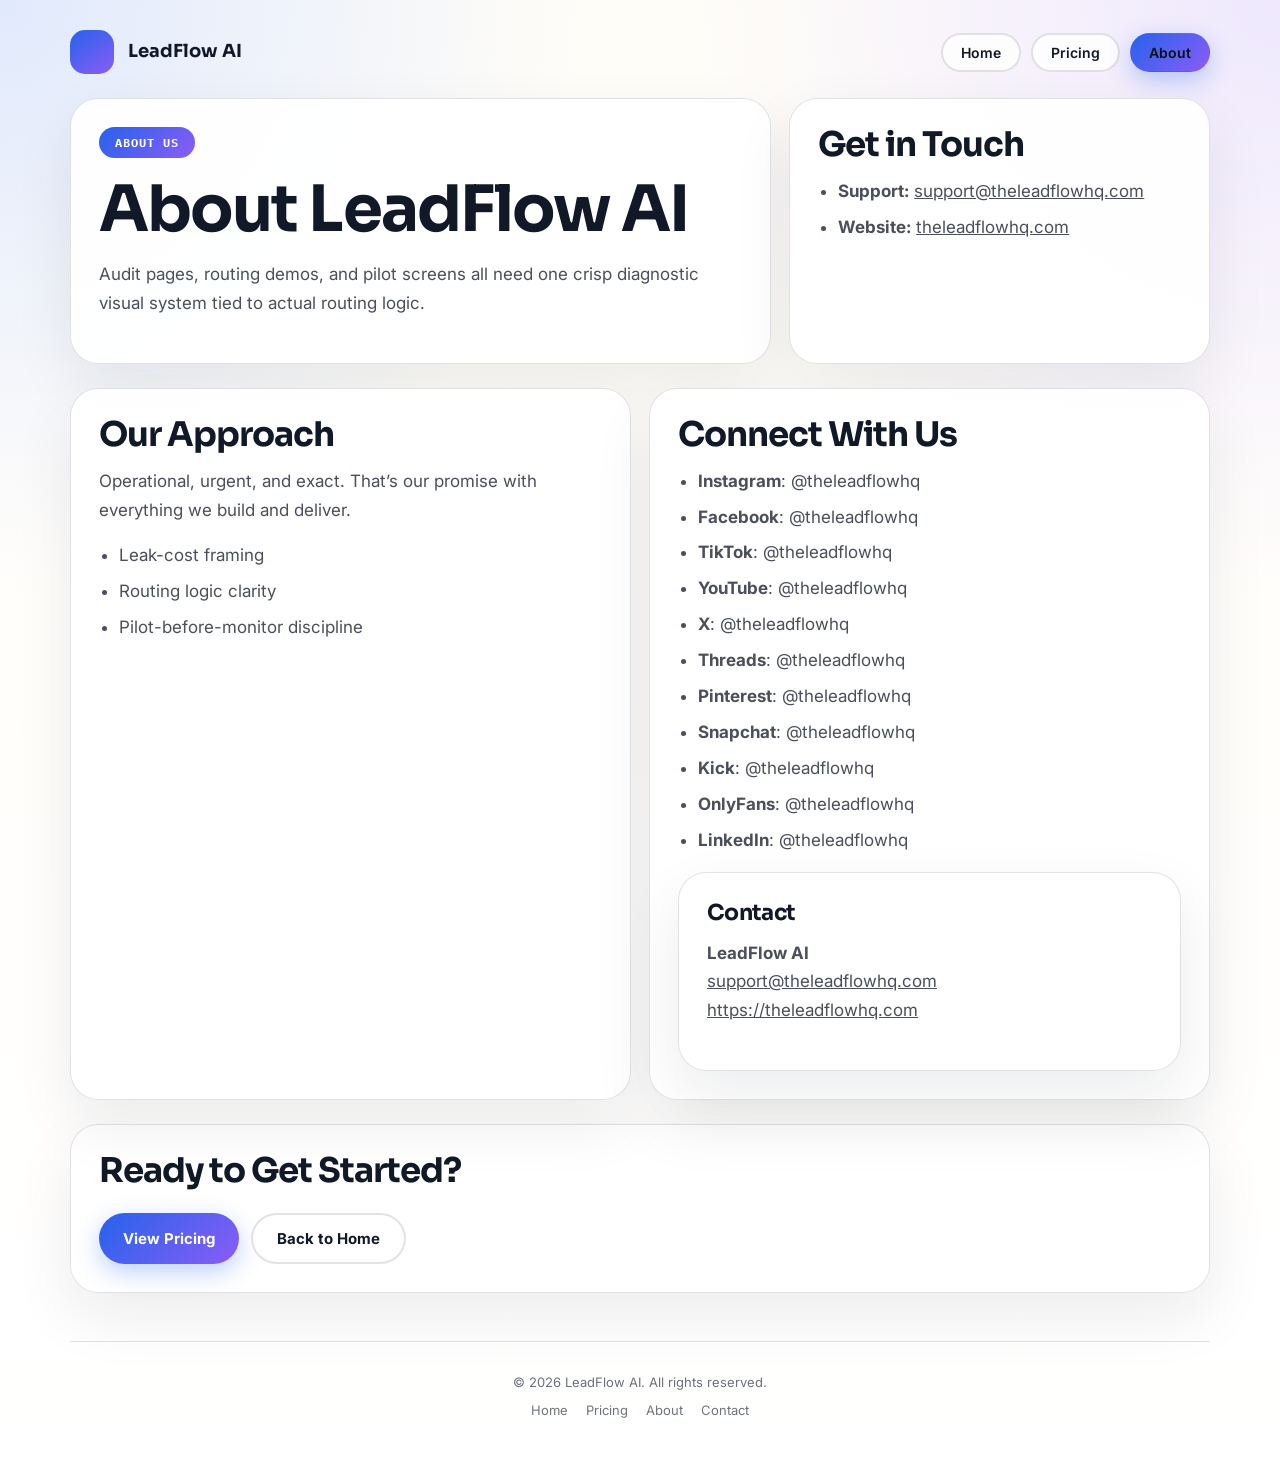
==== channels.html @ de329f46 "Deploy professional site update — 2026-04-03T03:53:20Z" ====
<!doctype html>
<html lang="en">
<head>
  <meta charset="utf-8" />
  <meta name="viewport" content="width=device-width, initial-scale=1" />
  <title>LeadFlow AI | About</title>
  <meta name="description" content="Audit pages, routing demos, and pilot screens all need one crisp diagnostic visual system tied to actual routing logic." />
  <meta property="og:title" content="LeadFlow AI | About" />
  <meta property="og:description" content="Audit pages, routing demos, and pilot screens all need one crisp diagnostic visual system tied to actual routing logic." />
  <meta property="og:type" content="website" />
  <meta property="og:url" content="https://theleadflowhq.com/" />
  <link rel="preconnect" href="https://fonts.googleapis.com" /><link rel="preconnect" href="https://fonts.gstatic.com" crossorigin /><link href="https://fonts.googleapis.com/css2?family=Sora:wght@400;500;600;700;800&family=Inter:wght@400;500;600;700;800&family=IBM+Plex+Mono:wght@400;500;600;700;800&display=swap" rel="stylesheet" />
  <link rel="stylesheet" href="./styles.css" />
  
</head>
<body>
  <main class="page">
    <header class="header">
      <a class="brand" href="./index.html">
        <span class="brand-mark"></span>
        <span class="brand-copy">
          <strong>LeadFlow AI</strong>
        </span>
      </a>
      <nav class="nav">
        <a class='button ghost' href='index.html'>Home</a>
        <a class='button ghost' href='offer.html'>Pricing</a>
        <a class='button primary' href='channels.html'>About</a>
      </nav>
    </header>
    
    <section class="hero">
      <article class="hero-card">
        <div class="eyebrow">About Us</div>
        <h1>About LeadFlow AI</h1>
        <p>Audit pages, routing demos, and pilot screens all need one crisp diagnostic visual system tied to actual routing logic.</p>
      </article>
      <aside class="hero-card">
        <h2>Get in Touch</h2>
        <ul>
          <li><strong>Support:</strong> <a href="mailto:support@theleadflowhq.com">support@theleadflowhq.com</a></li>
          <li><strong>Website:</strong> <a href="https://theleadflowhq.com">theleadflowhq.com</a></li>
        </ul>
      </aside>
    </section>
    <section class="grid-two" style="margin-top:24px;">
      <section class="panel">
        <h2>Our Approach</h2>
        <p style="margin-top:14px;">Operational, urgent, and exact. That&rsquo;s our promise with everything we build and deliver.</p>
        <ul><li>Leak-cost framing</li><li>Routing logic clarity</li><li>Pilot-before-monitor discipline</li></ul>
      </section>
      <section class="panel">
        <h2>Connect With Us</h2>
        <ul><li><strong>Instagram</strong>: @theleadflowhq</li><li><strong>Facebook</strong>: @theleadflowhq</li><li><strong>TikTok</strong>: @theleadflowhq</li><li><strong>YouTube</strong>: @theleadflowhq</li><li><strong>X</strong>: @theleadflowhq</li><li><strong>Threads</strong>: @theleadflowhq</li><li><strong>Pinterest</strong>: @theleadflowhq</li><li><strong>Snapchat</strong>: @theleadflowhq</li><li><strong>Kick</strong>: @theleadflowhq</li><li><strong>OnlyFans</strong>: @theleadflowhq</li><li><strong>LinkedIn</strong>: @theleadflowhq</li></ul>
        <div class="offer-card" style="margin-top:18px;">
          <h3>Contact</h3>
          <p style="margin-top:14px;"><strong>LeadFlow AI</strong><br /><a href="mailto:support@theleadflowhq.com">support@theleadflowhq.com</a><br /><a href="https://theleadflowhq.com">https://theleadflowhq.com</a></p>
        </div>
      </section>
    </section>
    <section class="panel" style="margin-top:24px;">
      <h2>Ready to Get Started?</h2>
      <div class="actions">
        <a class="button primary" href="./offer.html">View Pricing</a>
        <a class="button ghost" href="./index.html">Back to Home</a>
      </div>
    </section>
    
    <footer class="site-footer">
      <div class="footer-note">&copy; 2026 LeadFlow AI. All rights reserved.</div>
      <div class="footer-links">
        <a href="./index.html">Home</a>
        <a href="./offer.html">Pricing</a>
        <a href="./channels.html">About</a>
        <a href='mailto:support@theleadflowhq.com'>Contact</a>
      </div>
    </footer>
  </main>
  
</body>
</html>
---- styles.css ----
:root {
  --primary: #2563EB;
  --secondary: #8B5CF6;
  --accent: #10B981;
  --ink: #111827;
  --surface: #F8FAFC;
  --line: rgba(15, 23, 42, 0.12);
  --display: 'Sora', 'Avenir Next', 'Segoe UI', sans-serif;
  --body: 'Inter', 'Avenir Next', 'Segoe UI', sans-serif;
  --accent-font: 'IBM Plex Mono', 'Avenir Next', 'Segoe UI', sans-serif;
}
* { box-sizing: border-box; }
body {
  margin: 0;
  font-family: var(--body);
  color: var(--ink);
  background:
    radial-gradient(circle at 0% 0%, color-mix(in srgb, var(--primary) 14%, white), transparent 30%),
    radial-gradient(circle at 100% 0%, color-mix(in srgb, var(--secondary) 14%, white), transparent 30%),
    linear-gradient(180deg, #fffdf8, #ffffff);
}
a { color: inherit; }
.page { max-width: 1180px; margin: 0 auto; padding: 24px 20px 40px; }
.header { display: flex; flex-wrap: wrap; align-items: center; justify-content: space-between; gap: 12px; padding: 6px 0 24px; }
.brand { display: flex; align-items: center; gap: 14px; text-decoration: none; }
.brand-mark { width: 44px; height: 44px; border-radius: 15px; background: linear-gradient(145deg, var(--primary), var(--secondary)); flex-shrink: 0; }
.brand-copy strong { display: block; font-family: var(--display); font-size: 18px; line-height: 1.2; }
.nav { display: flex; flex-wrap: wrap; gap: 10px; }
.nav a { border: 1px solid var(--line); border-radius: 999px; padding: 9px 18px; text-decoration: none; font-size: 14px; font-weight: 600; background: rgba(255,255,255,0.84); transition: all 0.2s ease; }
.nav a:hover { background: var(--primary); color: white; border-color: var(--primary); }
.nav a.button.primary { background: linear-gradient(135deg, var(--primary), var(--secondary)); color: #081018; border-color: transparent; }
.hero,
.grid-two,
.grid-three,
.offer-grid { display: grid; gap: 18px; }
.hero { grid-template-columns: minmax(0, 1.25fr) minmax(280px, 0.75fr); align-items: stretch; }
.grid-two { grid-template-columns: repeat(2, minmax(0, 1fr)); }
.grid-three { grid-template-columns: repeat(3, minmax(0, 1fr)); }
.offer-grid { grid-template-columns: repeat(auto-fit, minmax(260px, 1fr)); }
.panel,
.hero-card,
.offer-card { border: 1px solid var(--line); border-radius: 28px; background: rgba(255,255,255,0.92); box-shadow: 0 24px 60px rgba(15,23,42,0.08); }
.hero-card,
.panel,
.offer-card { padding: 28px; }
.offer-card { transition: transform 0.2s ease, box-shadow 0.2s ease; }
.offer-card:hover { transform: translateY(-4px); box-shadow: 0 32px 80px rgba(15,23,42,0.14); }
.eyebrow { display: inline-flex; border-radius: 999px; padding: 8px 16px; background: linear-gradient(135deg, var(--primary), var(--secondary)); color: #fff; font-family: var(--accent-font); font-size: 12px; font-weight: 700; letter-spacing: 0.08em; text-transform: uppercase; }
h1, h2, h3 { margin: 0; font-family: var(--display); line-height: 1.05; letter-spacing: -0.03em; }
h1 { margin-top: 18px; font-size: clamp(36px, 6vw, 64px); max-width: 16ch; }
h2 { font-size: clamp(24px, 4vw, 34px); }
h3 { font-size: 22px; }
p, li { color: color-mix(in srgb, var(--ink) 76%, white); line-height: 1.7; font-size: 17px; }
.actions { display: flex; flex-wrap: wrap; gap: 12px; margin-top: 24px; }
.button { display: inline-flex; align-items: center; justify-content: center; text-decoration: none; border-radius: 999px; padding: 14px 24px; font-weight: 700; font-size: 15px; cursor: pointer; border: none; transition: all 0.2s ease; }
.button.primary { background: linear-gradient(135deg, var(--primary), var(--secondary)); color: #fff; box-shadow: 0 8px 24px color-mix(in srgb, var(--primary) 30%, transparent); }
.button.primary:hover { transform: translateY(-2px); box-shadow: 0 12px 32px color-mix(in srgb, var(--primary) 40%, transparent); }
.button.ghost { border: 2px solid var(--line); background: rgba(255,255,255,0.8); }
.button.ghost:hover { border-color: var(--primary); color: var(--primary); }
.trust-strip { display: flex; flex-wrap: wrap; gap: 18px; justify-content: center; margin-top: 24px; padding: 18px 0; }
.trust-badge { display: flex; align-items: center; gap: 8px; font-size: 15px; font-weight: 600; color: color-mix(in srgb, var(--ink) 80%, white); }
.trust-icon { display: inline-flex; align-items: center; justify-content: center; width: 24px; height: 24px; border-radius: 50%; background: linear-gradient(135deg, var(--primary), var(--secondary)); color: #fff; font-size: 13px; font-weight: 700; }
.price { display: inline-block; margin: 16px 0 12px; padding: 10px 16px; border-radius: 999px; background: linear-gradient(135deg, color-mix(in srgb, var(--primary) 14%, white), color-mix(in srgb, var(--secondary) 14%, white)); font-family: var(--accent-font); font-size: 20px; font-weight: 700; letter-spacing: 0.02em; color: var(--ink); }
.micro { font-size: 13px; color: color-mix(in srgb, var(--ink) 64%, white); }
ul { margin: 14px 0 0; padding-left: 20px; }
li + li { margin-top: 7px; }
.site-footer { margin-top: 48px; padding: 32px 0 0; border-top: 1px solid var(--line); text-align: center; }
.footer-note { font-size: 13px; color: color-mix(in srgb, var(--ink) 62%, white); }
.footer-links { display: flex; flex-wrap: wrap; gap: 18px; justify-content: center; margin-top: 12px; }
.footer-links a { font-size: 13px; color: color-mix(in srgb, var(--ink) 60%, white); text-decoration: none; }
.footer-links a:hover { color: var(--primary); text-decoration: underline; }
.checkout-tier { position: relative; }
.buy-btn { width: 100%; font-size: 16px; padding: 16px 24px; }
.buy-btn:disabled { opacity: 0.6; cursor: not-allowed; }
@media (max-width: 960px) {
  .hero, .grid-two, .grid-three { grid-template-columns: 1fr; }
  h1 { max-width: none; }
}
@media (max-width: 720px) {
  .page { padding: 18px 16px 32px; }
  .hero-card, .panel, .offer-card { padding: 22px; border-radius: 24px; }
  .button { width: 100%; }
  .trust-strip { flex-direction: column; align-items: center; }
}
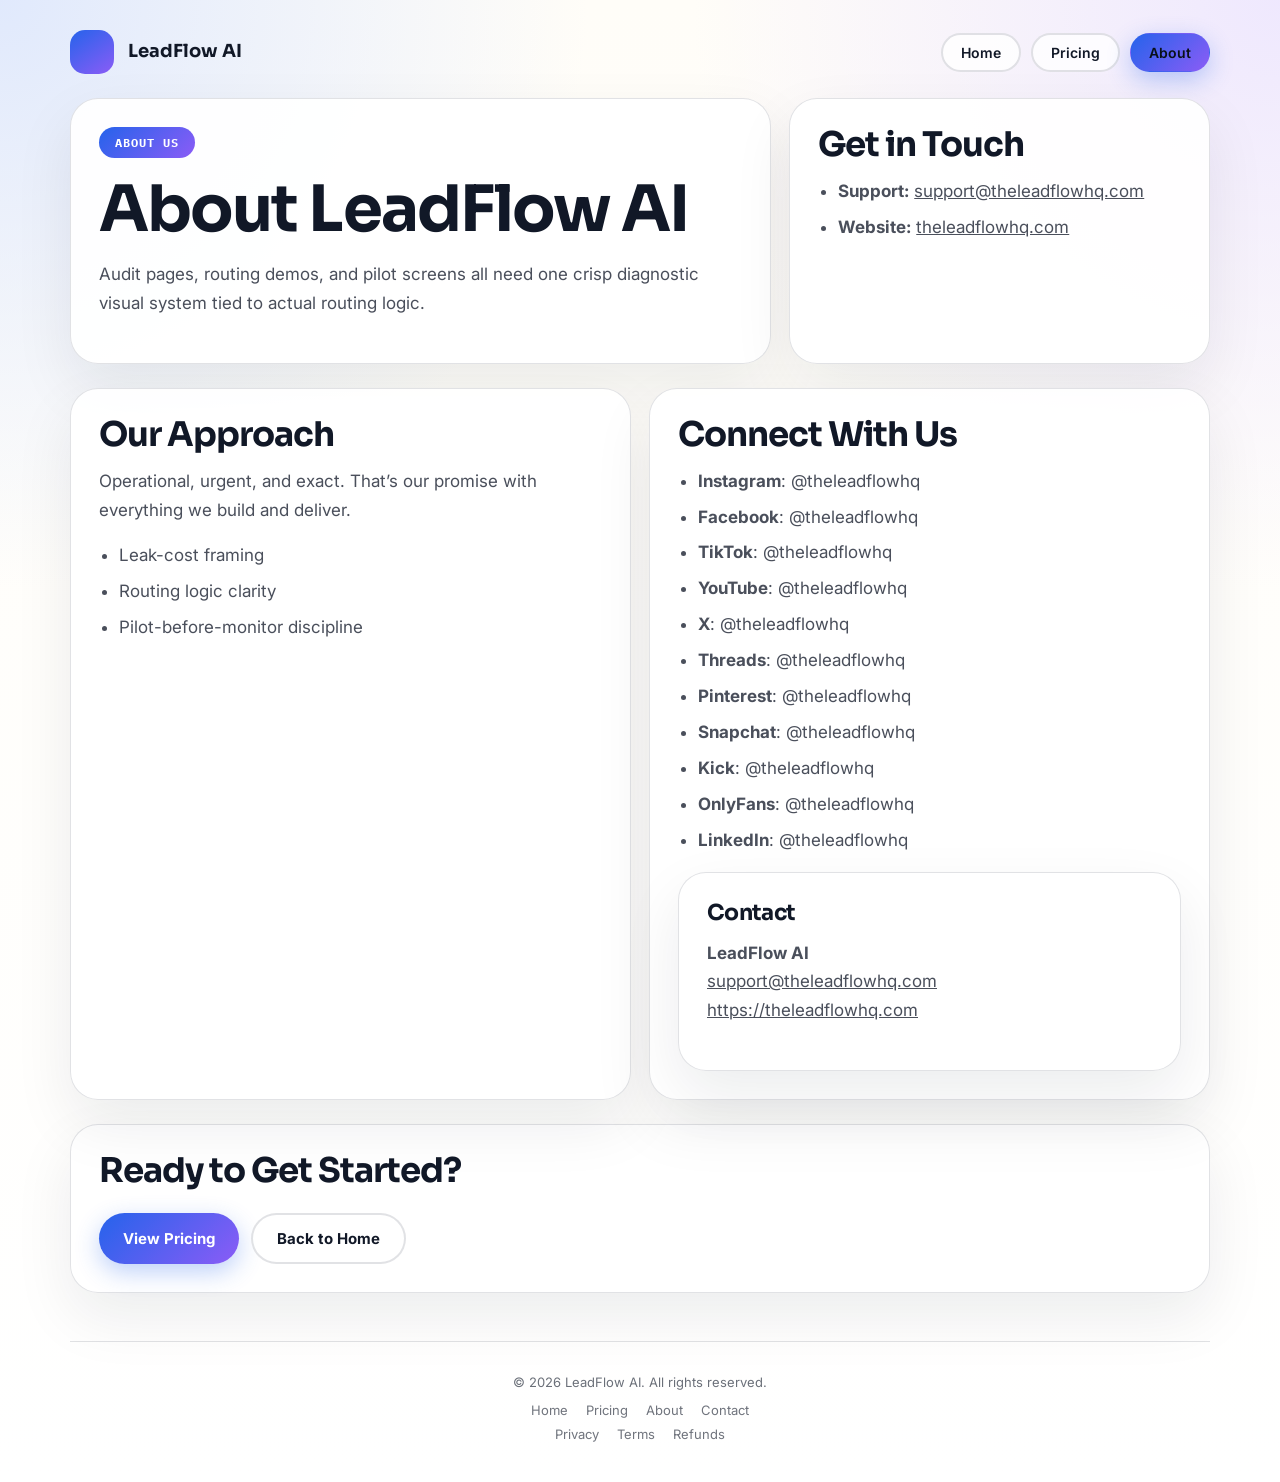
==== commit b3fc33b6: "Deploy professional site update — 2026-04-03T04:42:02Z" ====
--- a/channels.html
+++ b/channels.html
@@ -74,6 +74,11 @@
         <a href="./channels.html">About</a>
         <a href='mailto:support@theleadflowhq.com'>Contact</a>
       </div>
+      <div class="footer-links" style="margin-top:8px;">
+        <a href="./privacy.html">Privacy</a>
+        <a href="./terms.html">Terms</a>
+        <a href="./refunds.html">Refunds</a>
+      </div>
     </footer>
   </main>
   
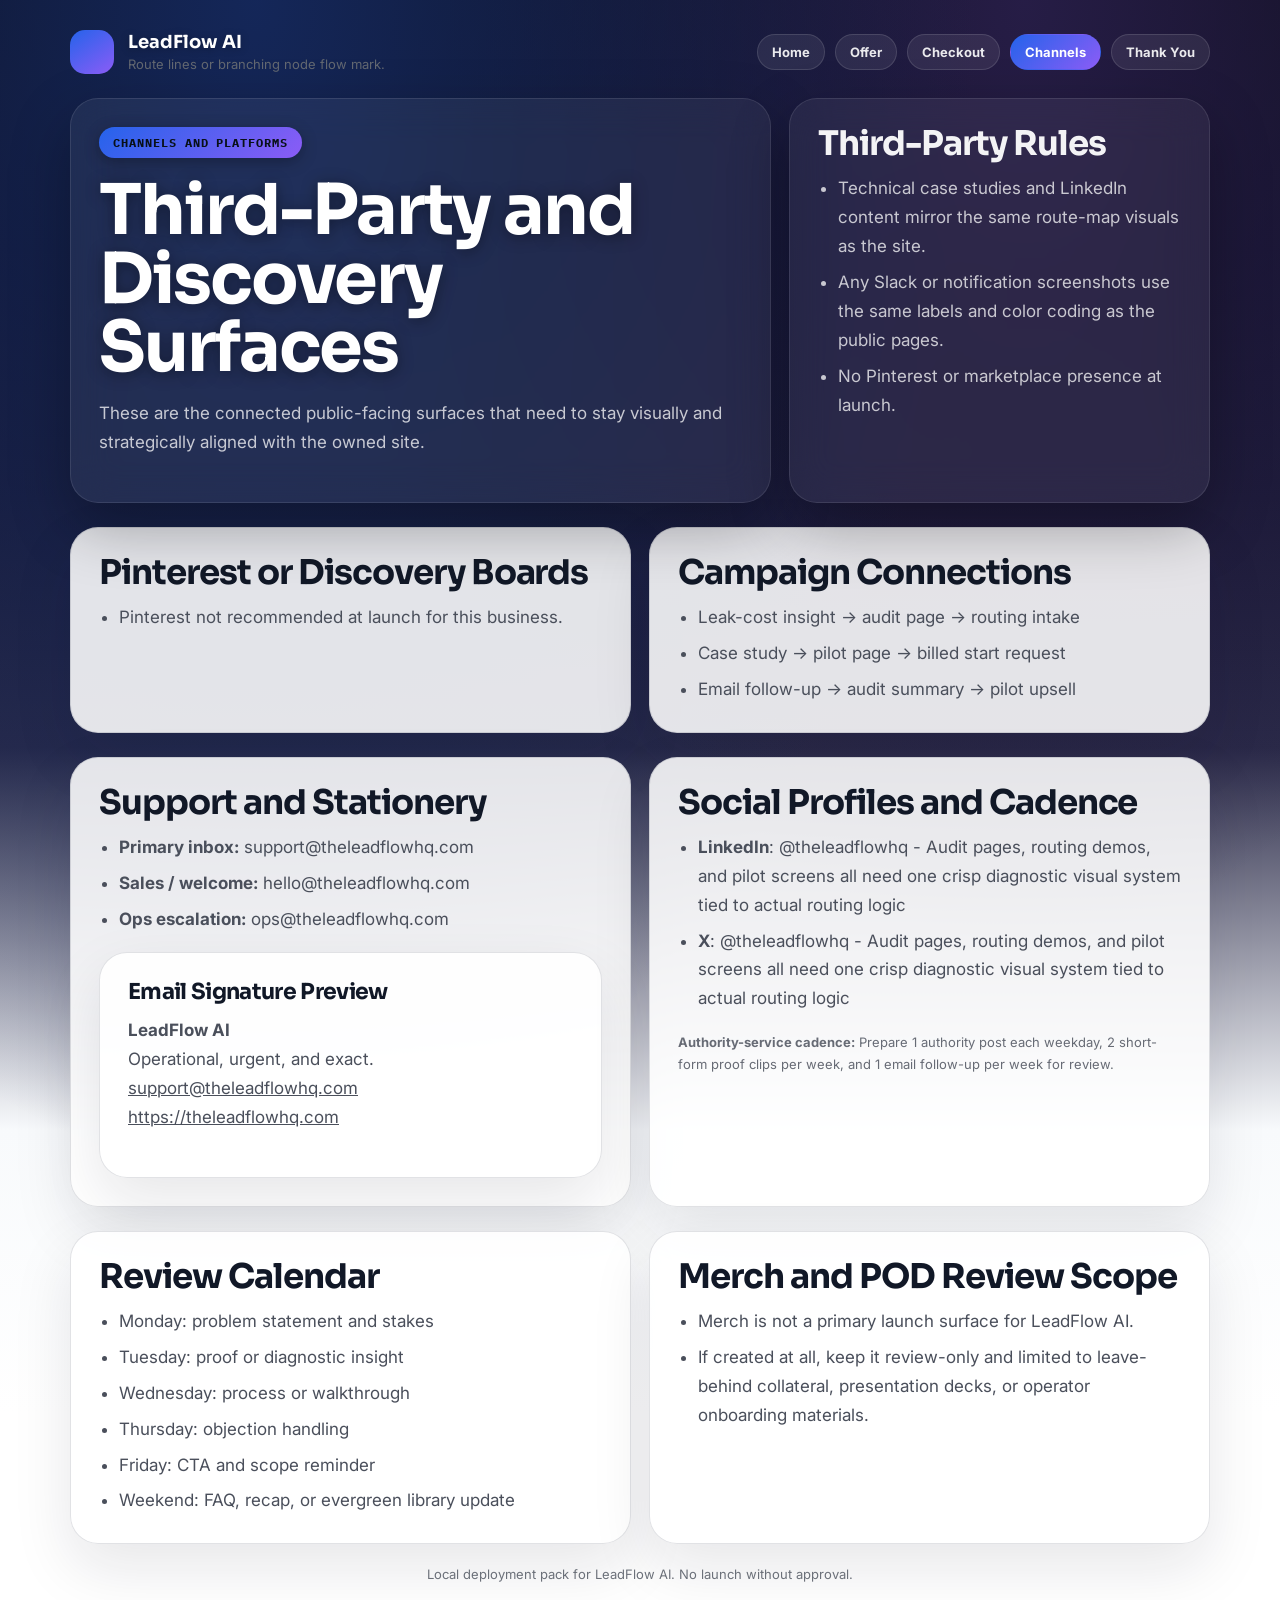
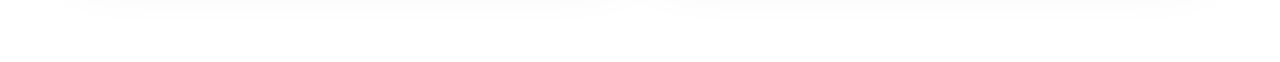
==== commit 865c6fcd: "Deploy theleadflowhq.com — ASI Network site update" ====
--- a/channels.html
+++ b/channels.html
@@ -1,17 +1,11 @@
 <!doctype html>
-<html lang="en">
+<html>
 <head>
   <meta charset="utf-8" />
   <meta name="viewport" content="width=device-width, initial-scale=1" />
-  <title>LeadFlow AI | About</title>
-  <meta name="description" content="Audit pages, routing demos, and pilot screens all need one crisp diagnostic visual system tied to actual routing logic." />
-  <meta property="og:title" content="LeadFlow AI | About" />
-  <meta property="og:description" content="Audit pages, routing demos, and pilot screens all need one crisp diagnostic visual system tied to actual routing logic." />
-  <meta property="og:type" content="website" />
-  <meta property="og:url" content="https://theleadflowhq.com/" />
+  <title>LeadFlow AI | Channels</title>
   <link rel="preconnect" href="https://fonts.googleapis.com" /><link rel="preconnect" href="https://fonts.gstatic.com" crossorigin /><link href="https://fonts.googleapis.com/css2?family=Sora:wght@400;500;600;700;800&family=Inter:wght@400;500;600;700;800&family=IBM+Plex+Mono:wght@400;500;600;700;800&display=swap" rel="stylesheet" />
   <link rel="stylesheet" href="./styles.css" />
-  
 </head>
 <body>
   <main class="page">
@@ -20,67 +14,102 @@
         <span class="brand-mark"></span>
         <span class="brand-copy">
           <strong>LeadFlow AI</strong>
+          <span>Route lines or branching node flow mark.</span>
         </span>
       </a>
       <nav class="nav">
         <a class='button ghost' href='index.html'>Home</a>
-        <a class='button ghost' href='offer.html'>Pricing</a>
-        <a class='button primary' href='channels.html'>About</a>
+        <a class='button ghost' href='offer.html'>Offer</a>
+        <a class='button ghost' href='checkout.html'>Checkout</a>
+        <a class='button primary' href='channels.html'>Channels</a>
+        <a class='button ghost' href='thank-you.html'>Thank You</a>
       </nav>
     </header>
     
     <section class="hero">
       <article class="hero-card">
-        <div class="eyebrow">About Us</div>
-        <h1>About LeadFlow AI</h1>
-        <p>Audit pages, routing demos, and pilot screens all need one crisp diagnostic visual system tied to actual routing logic.</p>
+        <div class="eyebrow">Channels and Platforms</div>
+        <h1>Third-Party and Discovery Surfaces</h1>
+        <p>These are the connected public-facing surfaces that need to stay visually and strategically aligned with the owned site.</p>
       </article>
       <aside class="hero-card">
-        <h2>Get in Touch</h2>
-        <ul>
-          <li><strong>Support:</strong> <a href="mailto:support@theleadflowhq.com">support@theleadflowhq.com</a></li>
-          <li><strong>Website:</strong> <a href="https://theleadflowhq.com">theleadflowhq.com</a></li>
-        </ul>
+        <h2>Third-Party Rules</h2>
+        <ul><li>Technical case studies and LinkedIn content mirror the same route-map visuals as the site.</li><li>Any Slack or notification screenshots use the same labels and color coding as the public pages.</li><li>No Pinterest or marketplace presence at launch.</li></ul>
       </aside>
     </section>
     <section class="grid-two" style="margin-top:24px;">
       <section class="panel">
-        <h2>Our Approach</h2>
-        <p style="margin-top:14px;">Operational, urgent, and exact. That&rsquo;s our promise with everything we build and deliver.</p>
-        <ul><li>Leak-cost framing</li><li>Routing logic clarity</li><li>Pilot-before-monitor discipline</li></ul>
+        <h2>Pinterest or Discovery Boards</h2>
+        <ul><li>Pinterest not recommended at launch for this business.</li></ul>
       </section>
       <section class="panel">
-        <h2>Connect With Us</h2>
-        <ul><li><strong>Instagram</strong>: @theleadflowhq</li><li><strong>Facebook</strong>: @theleadflowhq</li><li><strong>TikTok</strong>: @theleadflowhq</li><li><strong>YouTube</strong>: @theleadflowhq</li><li><strong>X</strong>: @theleadflowhq</li><li><strong>Threads</strong>: @theleadflowhq</li><li><strong>Pinterest</strong>: @theleadflowhq</li><li><strong>Snapchat</strong>: @theleadflowhq</li><li><strong>Kick</strong>: @theleadflowhq</li><li><strong>OnlyFans</strong>: @theleadflowhq</li><li><strong>LinkedIn</strong>: @theleadflowhq</li></ul>
+        <h2>Campaign Connections</h2>
+        <ul><li>Leak-cost insight -&gt; audit page -&gt; routing intake</li><li>Case study -&gt; pilot page -&gt; billed start request</li><li>Email follow-up -&gt; audit summary -&gt; pilot upsell</li></ul>
+      </section>
+    </section>
+    <section class="grid-two" style="margin-top:24px;">
+      <section class="panel">
+        <h2>Support and Stationery</h2>
+        <ul>
+          <li><strong>Primary inbox:</strong> support@theleadflowhq.com</li>
+          <li><strong>Sales / welcome:</strong> hello@theleadflowhq.com</li>
+          <li><strong>Ops escalation:</strong> ops@theleadflowhq.com</li>
+        </ul>
         <div class="offer-card" style="margin-top:18px;">
-          <h3>Contact</h3>
-          <p style="margin-top:14px;"><strong>LeadFlow AI</strong><br /><a href="mailto:support@theleadflowhq.com">support@theleadflowhq.com</a><br /><a href="https://theleadflowhq.com">https://theleadflowhq.com</a></p>
+          <h3>Email Signature Preview</h3>
+          <p style="margin-top:14px;"><strong>LeadFlow AI</strong><br />Operational, urgent, and exact.<br /><a href="mailto:support@theleadflowhq.com">support@theleadflowhq.com</a><br /><a href="https://theleadflowhq.com">https://theleadflowhq.com</a></p>
         </div>
       </section>
+      <section class="panel">
+        <h2>Social Profiles and Cadence</h2>
+        <ul><li><strong>LinkedIn</strong>: @theleadflowhq - Audit pages, routing demos, and pilot screens all need one crisp diagnostic visual system tied to actual routing logic</li><li><strong>X</strong>: @theleadflowhq - Audit pages, routing demos, and pilot screens all need one crisp diagnostic visual system tied to actual routing logic</li></ul>
+        <p class="micro" style="margin-top:18px;"><strong>Authority-service cadence:</strong> Prepare 1 authority post each weekday, 2 short-form proof clips per week, and 1 email follow-up per week for review.</p>
+      </section>
     </section>
-    <section class="panel" style="margin-top:24px;">
-      <h2>Ready to Get Started?</h2>
-      <div class="actions">
-        <a class="button primary" href="./offer.html">View Pricing</a>
-        <a class="button ghost" href="./index.html">Back to Home</a>
-      </div>
+    <section class="grid-two" style="margin-top:24px;">
+      <section class="panel">
+        <h2>Review Calendar</h2>
+        <ul><li>Monday: problem statement and stakes</li><li>Tuesday: proof or diagnostic insight</li><li>Wednesday: process or walkthrough</li><li>Thursday: objection handling</li><li>Friday: CTA and scope reminder</li><li>Weekend: FAQ, recap, or evergreen library update</li></ul>
+      </section>
+      <section class="panel">
+        <h2>Merch and POD Review Scope</h2>
+        <ul><li>Merch is not a primary launch surface for LeadFlow AI.</li><li>If created at all, keep it review-only and limited to leave-behind collateral, presentation decks, or operator onboarding materials.</li></ul>
+      </section>
     </section>
     
-    <footer class="site-footer">
-      <div class="footer-note">&copy; 2026 LeadFlow AI. All rights reserved.</div>
-      <div class="footer-links">
-        <a href="./index.html">Home</a>
-        <a href="./offer.html">Pricing</a>
-        <a href="./channels.html">About</a>
-        <a href='mailto:support@theleadflowhq.com'>Contact</a>
-      </div>
-      <div class="footer-links" style="margin-top:8px;">
-        <a href="./privacy.html">Privacy</a>
-        <a href="./terms.html">Terms</a>
-        <a href="./refunds.html">Refunds</a>
-      </div>
-    </footer>
+    <div class="footer-note">Local deployment pack for LeadFlow AI. No launch without approval.</div>
   </main>
-  
+
+  <!-- ASI Analytics (lightweight, privacy-friendly) -->
+  <script>
+  (function(){
+    var bid = document.body.getAttribute('data-business-id') || 'unknown';
+    var page = location.pathname.split('/').pop() || 'index.html';
+    var key = 'asi_pv_' + bid;
+    try {
+      var data = JSON.parse(localStorage.getItem(key) || '{}');
+      data[page] = (data[page] || 0) + 1;
+      data._total = (data._total || 0) + 1;
+      data._last = new Date().toISOString();
+      data._ref = document.referrer || 'direct';
+      localStorage.setItem(key, JSON.stringify(data));
+    } catch(e) {}
+    // Beacon to analytics endpoint if configured
+    if (window.ASI_ANALYTICS_URL) {
+      var payload = JSON.stringify({
+        business_id: bid,
+        page: page,
+        referrer: document.referrer || 'direct',
+        timestamp: new Date().toISOString(),
+        ua: navigator.userAgent
+      });
+      try {
+        navigator.sendBeacon(window.ASI_ANALYTICS_URL, payload);
+      } catch(e) {
+        // Silent fail — analytics should never break the site
+      }
+    }
+  })();
+  </script>
 </body>
 </html>
--- a/styles.css
+++ b/styles.css
@@ -15,21 +15,21 @@
   margin: 0;
   font-family: var(--body);
   color: var(--ink);
-  background:
-    radial-gradient(circle at 0% 0%, color-mix(in srgb, var(--primary) 14%, white), transparent 30%),
-    radial-gradient(circle at 100% 0%, color-mix(in srgb, var(--secondary) 14%, white), transparent 30%),
-    linear-gradient(180deg, #fffdf8, #ffffff);
+  background: #0d0d1a;
+  background-image:
+    radial-gradient(ellipse at 20% 0%, color-mix(in srgb, var(--primary) 30%, #0d0d1a), transparent 50%),
+    radial-gradient(ellipse at 80% 0%, color-mix(in srgb, var(--secondary) 20%, #0d0d1a), transparent 40%),
+    linear-gradient(180deg, #0d0d1a 0%, #111128 15%, #1a1a35 30%, #2a2a48 45%, var(--surface) 68%, #ffffff 85%);
 }
 a { color: inherit; }
-.page { max-width: 1180px; margin: 0 auto; padding: 24px 20px 40px; }
+.page { max-width: 1180px; margin: 0 auto; padding: 24px 20px 80px; }
 .header { display: flex; flex-wrap: wrap; align-items: center; justify-content: space-between; gap: 12px; padding: 6px 0 24px; }
 .brand { display: flex; align-items: center; gap: 14px; text-decoration: none; }
-.brand-mark { width: 44px; height: 44px; border-radius: 15px; background: linear-gradient(145deg, var(--primary), var(--secondary)); flex-shrink: 0; }
-.brand-copy strong { display: block; font-family: var(--display); font-size: 18px; line-height: 1.2; }
+.brand-mark { width: 44px; height: 44px; border-radius: 15px; background: linear-gradient(145deg, var(--primary), var(--secondary)); }
+.brand-copy strong { display: block; font-family: var(--display); font-size: 18px; line-height: 1; }
+.brand-copy span { display: block; margin-top: 5px; font-size: 13px; color: color-mix(in srgb, var(--ink) 66%, white); }
 .nav { display: flex; flex-wrap: wrap; gap: 10px; }
-.nav a { border: 1px solid var(--line); border-radius: 999px; padding: 9px 18px; text-decoration: none; font-size: 14px; font-weight: 600; background: rgba(255,255,255,0.84); transition: all 0.2s ease; }
-.nav a:hover { background: var(--primary); color: white; border-color: var(--primary); }
-.nav a.button.primary { background: linear-gradient(135deg, var(--primary), var(--secondary)); color: #081018; border-color: transparent; }
+.nav a { border: 1px solid var(--line); border-radius: 999px; padding: 9px 14px; text-decoration: none; font-size: 13px; background: rgba(255,255,255,0.84); }
 .hero,
 .grid-two,
 .grid-three,
@@ -37,49 +37,56 @@
 .hero { grid-template-columns: minmax(0, 1.25fr) minmax(280px, 0.75fr); align-items: stretch; }
 .grid-two { grid-template-columns: repeat(2, minmax(0, 1fr)); }
 .grid-three { grid-template-columns: repeat(3, minmax(0, 1fr)); }
-.offer-grid { grid-template-columns: repeat(auto-fit, minmax(260px, 1fr)); }
+.offer-grid { grid-template-columns: repeat(auto-fit, minmax(240px, 1fr)); }
 .panel,
 .hero-card,
-.offer-card { border: 1px solid var(--line); border-radius: 28px; background: rgba(255,255,255,0.92); box-shadow: 0 24px 60px rgba(15,23,42,0.08); }
+.offer-card { border: 1px solid var(--line); border-radius: 28px; background: rgba(255,255,255,0.88); box-shadow: 0 24px 60px rgba(15,23,42,0.1); }
 .hero-card,
 .panel,
 .offer-card { padding: 28px; }
-.offer-card { transition: transform 0.2s ease, box-shadow 0.2s ease; }
-.offer-card:hover { transform: translateY(-4px); box-shadow: 0 32px 80px rgba(15,23,42,0.14); }
-.eyebrow { display: inline-flex; border-radius: 999px; padding: 8px 16px; background: linear-gradient(135deg, var(--primary), var(--secondary)); color: #fff; font-family: var(--accent-font); font-size: 12px; font-weight: 700; letter-spacing: 0.08em; text-transform: uppercase; }
-h1, h2, h3 { margin: 0; font-family: var(--display); line-height: 1.05; letter-spacing: -0.03em; }
-h1 { margin-top: 18px; font-size: clamp(36px, 6vw, 64px); max-width: 16ch; }
+.eyebrow { display: inline-flex; border-radius: 999px; padding: 8px 14px; background: linear-gradient(135deg, var(--primary), var(--secondary)); color: #081018; font-family: var(--accent-font); font-size: 12px; font-weight: 700; letter-spacing: 0.08em; text-transform: uppercase; }
+h1, h2, h3 { margin: 0; font-family: var(--display); line-height: 0.98; letter-spacing: -0.03em; }
+h1 { margin-top: 18px; font-size: clamp(40px, 7vw, 70px); max-width: 11ch; }
 h2 { font-size: clamp(24px, 4vw, 34px); }
 h3 { font-size: 22px; }
 p, li { color: color-mix(in srgb, var(--ink) 76%, white); line-height: 1.7; font-size: 17px; }
 .actions { display: flex; flex-wrap: wrap; gap: 12px; margin-top: 24px; }
-.button { display: inline-flex; align-items: center; justify-content: center; text-decoration: none; border-radius: 999px; padding: 14px 24px; font-weight: 700; font-size: 15px; cursor: pointer; border: none; transition: all 0.2s ease; }
-.button.primary { background: linear-gradient(135deg, var(--primary), var(--secondary)); color: #fff; box-shadow: 0 8px 24px color-mix(in srgb, var(--primary) 30%, transparent); }
-.button.primary:hover { transform: translateY(-2px); box-shadow: 0 12px 32px color-mix(in srgb, var(--primary) 40%, transparent); }
-.button.ghost { border: 2px solid var(--line); background: rgba(255,255,255,0.8); }
-.button.ghost:hover { border-color: var(--primary); color: var(--primary); }
-.trust-strip { display: flex; flex-wrap: wrap; gap: 18px; justify-content: center; margin-top: 24px; padding: 18px 0; }
-.trust-badge { display: flex; align-items: center; gap: 8px; font-size: 15px; font-weight: 600; color: color-mix(in srgb, var(--ink) 80%, white); }
-.trust-icon { display: inline-flex; align-items: center; justify-content: center; width: 24px; height: 24px; border-radius: 50%; background: linear-gradient(135deg, var(--primary), var(--secondary)); color: #fff; font-size: 13px; font-weight: 700; }
-.price { display: inline-block; margin: 16px 0 12px; padding: 10px 16px; border-radius: 999px; background: linear-gradient(135deg, color-mix(in srgb, var(--primary) 14%, white), color-mix(in srgb, var(--secondary) 14%, white)); font-family: var(--accent-font); font-size: 20px; font-weight: 700; letter-spacing: 0.02em; color: var(--ink); }
+.button { display: inline-flex; align-items: center; justify-content: center; text-decoration: none; border-radius: 999px; padding: 14px 18px; font-weight: 700; }
+.button.primary { background: linear-gradient(135deg, var(--primary), var(--secondary)); color: #081018; }
+.button.ghost { border: 1px solid var(--line); }
+.meta { display: grid; gap: 12px; grid-template-columns: repeat(3, minmax(0, 1fr)); margin-top: 24px; }
+.meta-card { border-radius: 18px; padding: 16px; background: color-mix(in srgb, var(--surface) 92%, white); border: 1px solid var(--line); }
+.meta-card strong { display: block; font-family: var(--display); font-size: 15px; margin-bottom: 6px; }
+.price { display: inline-block; margin: 16px 0 12px; padding: 8px 12px; border-radius: 999px; background: color-mix(in srgb, var(--accent) 18%, white); font-family: var(--accent-font); font-size: 14px; font-weight: 700; letter-spacing: 0.08em; text-transform: uppercase; }
 .micro { font-size: 13px; color: color-mix(in srgb, var(--ink) 64%, white); }
 ul { margin: 14px 0 0; padding-left: 20px; }
 li + li { margin-top: 7px; }
-.site-footer { margin-top: 48px; padding: 32px 0 0; border-top: 1px solid var(--line); text-align: center; }
-.footer-note { font-size: 13px; color: color-mix(in srgb, var(--ink) 62%, white); }
-.footer-links { display: flex; flex-wrap: wrap; gap: 18px; justify-content: center; margin-top: 12px; }
-.footer-links a { font-size: 13px; color: color-mix(in srgb, var(--ink) 60%, white); text-decoration: none; }
-.footer-links a:hover { color: var(--primary); text-decoration: underline; }
-.checkout-tier { position: relative; }
-.buy-btn { width: 100%; font-size: 16px; padding: 16px 24px; }
-.buy-btn:disabled { opacity: 0.6; cursor: not-allowed; }
+.footer-note { margin-top: 22px; font-size: 13px; text-align: center; color: color-mix(in srgb, var(--ink) 62%, white); }
 @media (max-width: 960px) {
-  .hero, .grid-two, .grid-three { grid-template-columns: 1fr; }
+  .hero, .grid-two, .grid-three, .meta { grid-template-columns: 1fr; }
   h1 { max-width: none; }
 }
 @media (max-width: 720px) {
-  .page { padding: 18px 16px 32px; }
+  .page { padding: 18px 16px 72px; }
   .hero-card, .panel, .offer-card { padding: 22px; border-radius: 24px; }
   .button { width: 100%; }
-  .trust-strip { flex-direction: column; align-items: center; }
 }
+
+/* ── Dark hero treatment (particles visible) ── */
+.page { position: relative; z-index: 2; }
+.header { position: relative; z-index: 3; }
+.header .brand-copy strong { color: #fff; text-shadow: 0 1px 8px rgba(0,0,0,0.3); }
+.header .nav a { background: rgba(255,255,255,0.08); color: rgba(255,255,255,0.9); border-color: rgba(255,255,255,0.12); }
+.header .nav a:hover { background: var(--primary); color: #fff; border-color: var(--primary); }
+.header .nav a.button.primary { background: linear-gradient(135deg, var(--primary), var(--secondary)); color: #fff; border-color: transparent; }
+.hero-card { background: rgba(255,255,255,0.06); backdrop-filter: blur(20px); -webkit-backdrop-filter: blur(20px); border-color: rgba(255,255,255,0.1); box-shadow: 0 24px 60px rgba(0,0,0,0.3); }
+.hero-card h1 { color: #fff; text-shadow: 0 2px 16px rgba(0,0,0,0.4); }
+.hero-card h2, .hero-card h3 { color: rgba(255,255,255,0.95); }
+.hero-card p, .hero-card li { color: rgba(255,255,255,0.75) !important; }
+.hero-card .eyebrow { box-shadow: 0 4px 16px rgba(0,0,0,0.3); }
+.hero-card .button.ghost { color: rgba(255,255,255,0.9); border-color: rgba(255,255,255,0.2); background: rgba(255,255,255,0.06); }
+.hero-card .button.ghost:hover { border-color: var(--primary); color: #fff; background: rgba(255,255,255,0.1); }
+.hero-card a { color: rgba(255,255,255,0.85); }
+.hero-card ul { padding-left: 20px; }
+.trust-strip { background: rgba(255,255,255,0.04); border-radius: 16px; margin-left: -8px; margin-right: -8px; padding: 18px 24px; backdrop-filter: blur(8px); -webkit-backdrop-filter: blur(8px); }
+.trust-badge { color: rgba(255,255,255,0.85); }
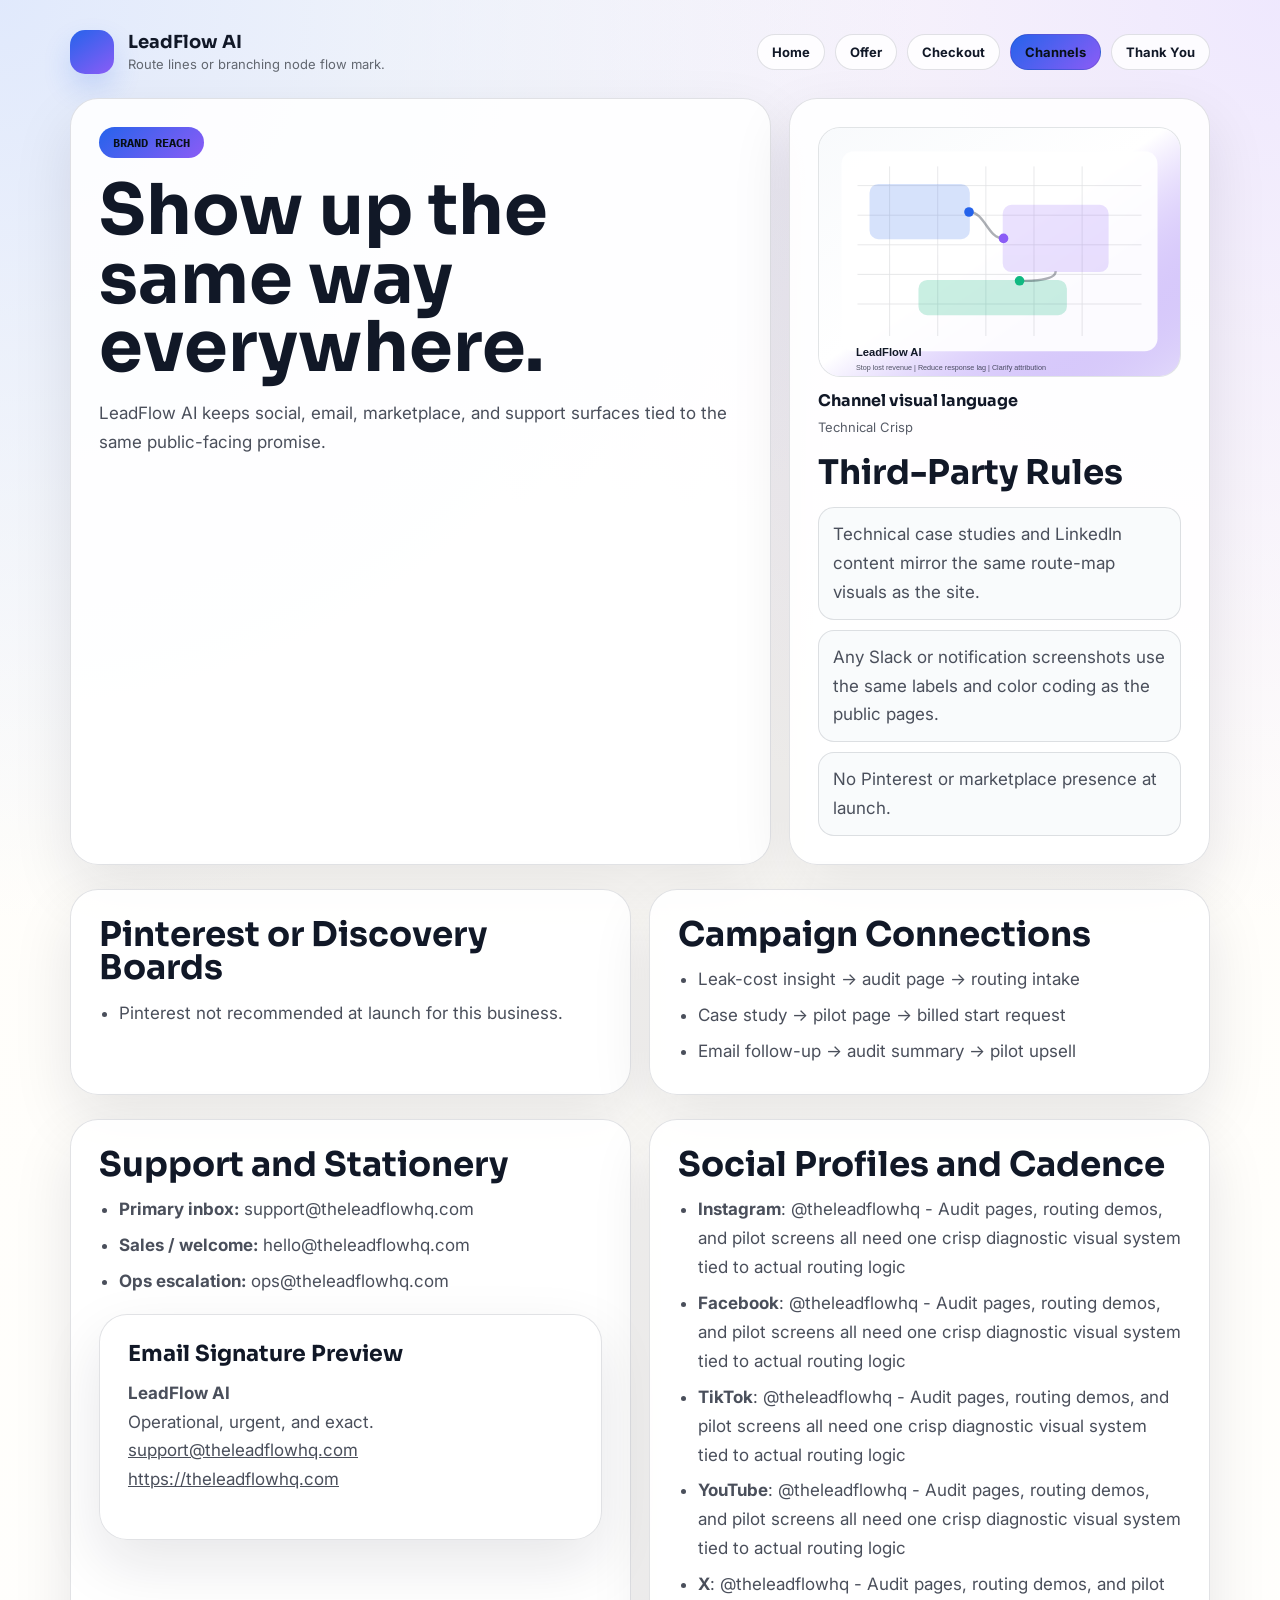
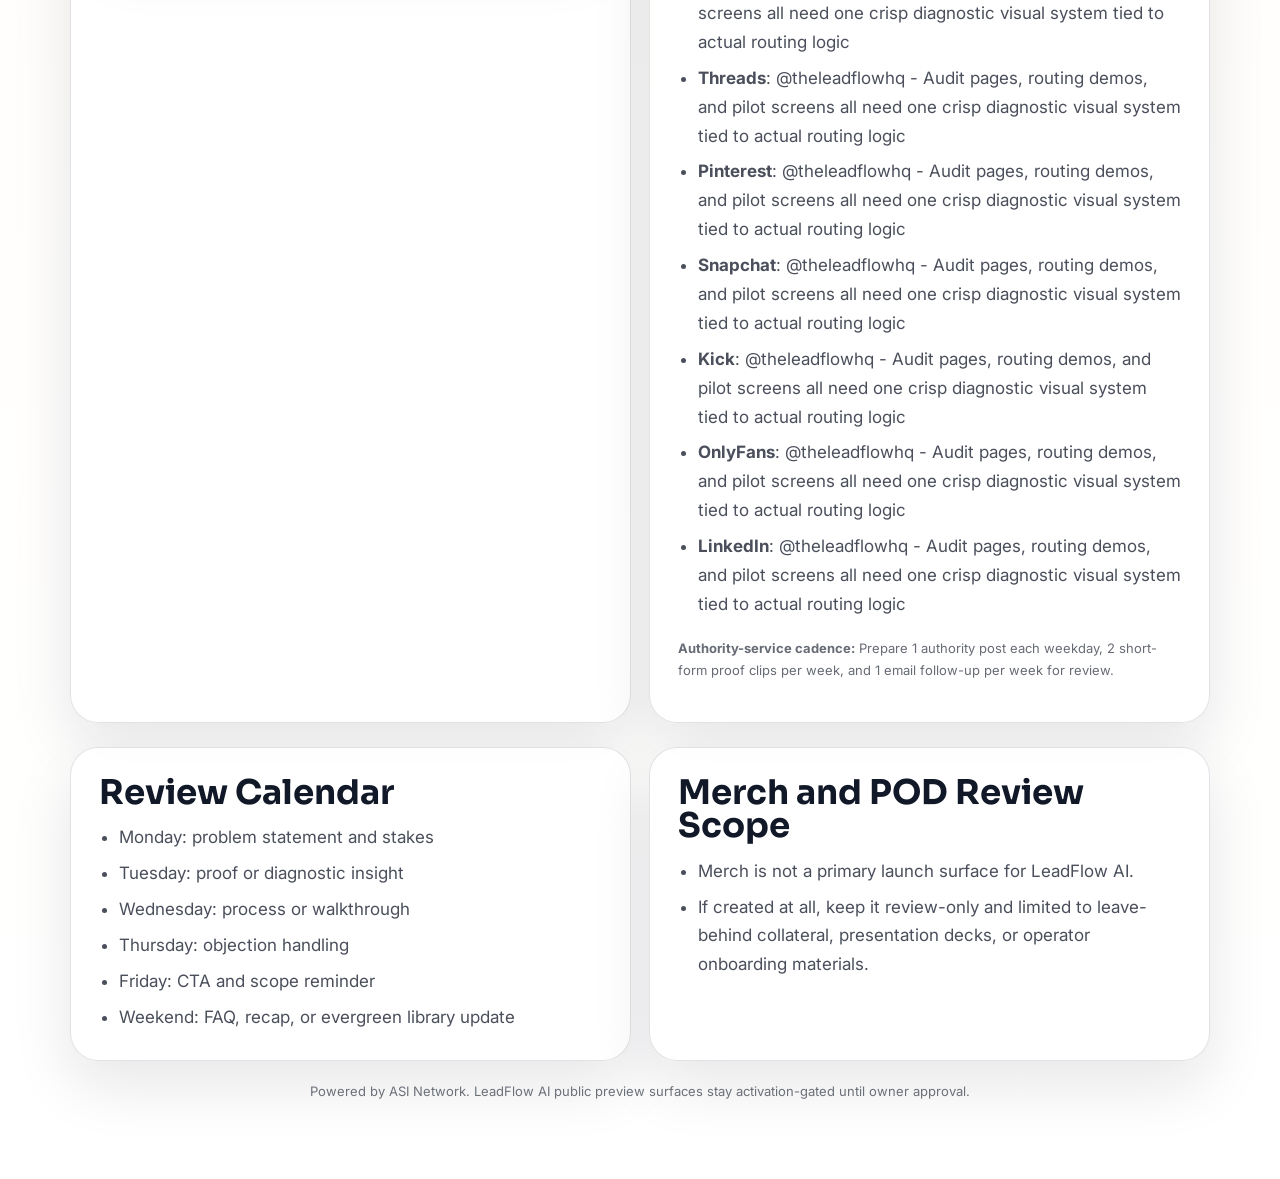
==== commit 99726afb: "Deploy theleadflowhq.com — ASI Network site update" ====
--- a/channels.html
+++ b/channels.html
@@ -7,7 +7,7 @@
   <link rel="preconnect" href="https://fonts.googleapis.com" /><link rel="preconnect" href="https://fonts.gstatic.com" crossorigin /><link href="https://fonts.googleapis.com/css2?family=Sora:wght@400;500;600;700;800&family=Inter:wght@400;500;600;700;800&family=IBM+Plex+Mono:wght@400;500;600;700;800&display=swap" rel="stylesheet" />
   <link rel="stylesheet" href="./styles.css" />
 </head>
-<body>
+<body class="mode-technical">
   <main class="page">
     <header class="header">
       <a class="brand" href="./index.html">
@@ -25,16 +25,25 @@
         <a class='button ghost' href='thank-you.html'>Thank You</a>
       </nav>
     </header>
-    
+
     <section class="hero">
       <article class="hero-card">
-        <div class="eyebrow">Channels and Platforms</div>
-        <h1>Third-Party and Discovery Surfaces</h1>
-        <p>These are the connected public-facing surfaces that need to stay visually and strategically aligned with the owned site.</p>
+        <div class="eyebrow">Brand Reach</div>
+        <h1>Show up the same way everywhere.</h1>
+        <p>LeadFlow AI keeps social, email, marketplace, and support surfaces tied to the same public-facing promise.</p>
       </article>
-      <aside class="hero-card">
+      <aside class="visual-side">
+
+      <figure class="visual-board visual-technical">
+        <img class="visual-img" src="[data-uri]" alt="LeadFlow AI channels visual system" loading="eager" />
+        <figcaption>
+          <strong>Channel visual language</strong>
+          <span>Technical Crisp</span>
+        </figcaption>
+      </figure>
+
         <h2>Third-Party Rules</h2>
-        <ul><li>Technical case studies and LinkedIn content mirror the same route-map visuals as the site.</li><li>Any Slack or notification screenshots use the same labels and color coding as the public pages.</li><li>No Pinterest or marketplace presence at launch.</li></ul>
+        <ul class="proof-points"><li>Technical case studies and LinkedIn content mirror the same route-map visuals as the site.</li><li>Any Slack or notification screenshots use the same labels and color coding as the public pages.</li><li>No Pinterest or marketplace presence at launch.</li></ul>
       </aside>
     </section>
     <section class="grid-two" style="margin-top:24px;">
@@ -62,7 +71,7 @@
       </section>
       <section class="panel">
         <h2>Social Profiles and Cadence</h2>
-        <ul><li><strong>LinkedIn</strong>: @theleadflowhq - Audit pages, routing demos, and pilot screens all need one crisp diagnostic visual system tied to actual routing logic</li><li><strong>X</strong>: @theleadflowhq - Audit pages, routing demos, and pilot screens all need one crisp diagnostic visual system tied to actual routing logic</li></ul>
+        <ul><li><strong>Instagram</strong>: @theleadflowhq - Audit pages, routing demos, and pilot screens all need one crisp diagnostic visual system tied to actual routing logic</li><li><strong>Facebook</strong>: @theleadflowhq - Audit pages, routing demos, and pilot screens all need one crisp diagnostic visual system tied to actual routing logic</li><li><strong>TikTok</strong>: @theleadflowhq - Audit pages, routing demos, and pilot screens all need one crisp diagnostic visual system tied to actual routing logic</li><li><strong>YouTube</strong>: @theleadflowhq - Audit pages, routing demos, and pilot screens all need one crisp diagnostic visual system tied to actual routing logic</li><li><strong>X</strong>: @theleadflowhq - Audit pages, routing demos, and pilot screens all need one crisp diagnostic visual system tied to actual routing logic</li><li><strong>Threads</strong>: @theleadflowhq - Audit pages, routing demos, and pilot screens all need one crisp diagnostic visual system tied to actual routing logic</li><li><strong>Pinterest</strong>: @theleadflowhq - Audit pages, routing demos, and pilot screens all need one crisp diagnostic visual system tied to actual routing logic</li><li><strong>Snapchat</strong>: @theleadflowhq - Audit pages, routing demos, and pilot screens all need one crisp diagnostic visual system tied to actual routing logic</li><li><strong>Kick</strong>: @theleadflowhq - Audit pages, routing demos, and pilot screens all need one crisp diagnostic visual system tied to actual routing logic</li><li><strong>OnlyFans</strong>: @theleadflowhq - Audit pages, routing demos, and pilot screens all need one crisp diagnostic visual system tied to actual routing logic</li><li><strong>LinkedIn</strong>: @theleadflowhq - Audit pages, routing demos, and pilot screens all need one crisp diagnostic visual system tied to actual routing logic</li></ul>
         <p class="micro" style="margin-top:18px;"><strong>Authority-service cadence:</strong> Prepare 1 authority post each weekday, 2 short-form proof clips per week, and 1 email follow-up per week for review.</p>
       </section>
     </section>
@@ -76,40 +85,8 @@
         <ul><li>Merch is not a primary launch surface for LeadFlow AI.</li><li>If created at all, keep it review-only and limited to leave-behind collateral, presentation decks, or operator onboarding materials.</li></ul>
       </section>
     </section>
-    
-    <div class="footer-note">Local deployment pack for LeadFlow AI. No launch without approval.</div>
+
+    <div class="footer-note">Powered by ASI Network. LeadFlow AI public preview surfaces stay activation-gated until owner approval.</div>
   </main>
-
-  <!-- ASI Analytics (lightweight, privacy-friendly) -->
-  <script>
-  (function(){
-    var bid = document.body.getAttribute('data-business-id') || 'unknown';
-    var page = location.pathname.split('/').pop() || 'index.html';
-    var key = 'asi_pv_' + bid;
-    try {
-      var data = JSON.parse(localStorage.getItem(key) || '{}');
-      data[page] = (data[page] || 0) + 1;
-      data._total = (data._total || 0) + 1;
-      data._last = new Date().toISOString();
-      data._ref = document.referrer || 'direct';
-      localStorage.setItem(key, JSON.stringify(data));
-    } catch(e) {}
-    // Beacon to analytics endpoint if configured
-    if (window.ASI_ANALYTICS_URL) {
-      var payload = JSON.stringify({
-        business_id: bid,
-        page: page,
-        referrer: document.referrer || 'direct',
-        timestamp: new Date().toISOString(),
-        ua: navigator.userAgent
-      });
-      try {
-        navigator.sendBeacon(window.ASI_ANALYTICS_URL, payload);
-      } catch(e) {
-        // Silent fail — analytics should never break the site
-      }
-    }
-  })();
-  </script>
 </body>
-</html>+</html>
--- a/styles.css
+++ b/styles.css
@@ -15,17 +15,42 @@
   margin: 0;
   font-family: var(--body);
   color: var(--ink);
-  background: #0d0d1a;
-  background-image:
-    radial-gradient(ellipse at 20% 0%, color-mix(in srgb, var(--primary) 30%, #0d0d1a), transparent 50%),
-    radial-gradient(ellipse at 80% 0%, color-mix(in srgb, var(--secondary) 20%, #0d0d1a), transparent 40%),
-    linear-gradient(180deg, #0d0d1a 0%, #111128 15%, #1a1a35 30%, #2a2a48 45%, var(--surface) 68%, #ffffff 85%);
+  background:
+    radial-gradient(circle at 0% 0%, color-mix(in srgb, var(--primary) 14%, white), transparent 30%),
+    radial-gradient(circle at 100% 0%, color-mix(in srgb, var(--secondary) 14%, white), transparent 30%),
+    linear-gradient(180deg, #fffdf8, #ffffff);
+}
+body.mode-editorial {
+  background:
+    linear-gradient(180deg, color-mix(in srgb, var(--accent) 12%, white), transparent 26%),
+    repeating-linear-gradient(90deg, rgba(15,23,42,.035) 0, rgba(15,23,42,.035) 1px, transparent 1px, transparent 92px),
+    linear-gradient(180deg, #fffdf8, #ffffff);
+}
+body.mode-luxury {
+  background:
+    linear-gradient(180deg, color-mix(in srgb, var(--surface) 94%, white), #ffffff 70%),
+    linear-gradient(90deg, color-mix(in srgb, var(--primary) 8%, white), transparent);
+}
+body.mode-motion {
+  background:
+    linear-gradient(135deg, color-mix(in srgb, var(--primary) 12%, white) 0 24%, transparent 24% 100%),
+    linear-gradient(180deg, #fffdf8, #ffffff);
+}
+body.mode-human {
+  background:
+    linear-gradient(180deg, color-mix(in srgb, var(--accent) 10%, white), transparent 28%),
+    linear-gradient(180deg, #fffdf8, #ffffff);
+}
+body.mode-urgent {
+  background:
+    linear-gradient(180deg, color-mix(in srgb, var(--primary) 9%, white), transparent 28%),
+    linear-gradient(180deg, #f9fbff, #ffffff);
 }
 a { color: inherit; }
 .page { max-width: 1180px; margin: 0 auto; padding: 24px 20px 80px; }
 .header { display: flex; flex-wrap: wrap; align-items: center; justify-content: space-between; gap: 12px; padding: 6px 0 24px; }
 .brand { display: flex; align-items: center; gap: 14px; text-decoration: none; }
-.brand-mark { width: 44px; height: 44px; border-radius: 15px; background: linear-gradient(145deg, var(--primary), var(--secondary)); }
+.brand-mark { width: 44px; height: 44px; border-radius: 15px; background: linear-gradient(145deg, var(--primary), var(--secondary)); box-shadow: 0 14px 28px color-mix(in srgb, var(--primary) 18%, transparent); }
 .brand-copy strong { display: block; font-family: var(--display); font-size: 18px; line-height: 1; }
 .brand-copy span { display: block; margin-top: 5px; font-size: 13px; color: color-mix(in srgb, var(--ink) 66%, white); }
 .nav { display: flex; flex-wrap: wrap; gap: 10px; }
@@ -40,12 +65,14 @@
 .offer-grid { grid-template-columns: repeat(auto-fit, minmax(240px, 1fr)); }
 .panel,
 .hero-card,
-.offer-card { border: 1px solid var(--line); border-radius: 28px; background: rgba(255,255,255,0.88); box-shadow: 0 24px 60px rgba(15,23,42,0.1); }
+.offer-card,
+.visual-side { border: 1px solid var(--line); border-radius: 28px; background: rgba(255,255,255,0.88); box-shadow: 0 24px 60px rgba(15,23,42,0.1); }
 .hero-card,
 .panel,
-.offer-card { padding: 28px; }
-.eyebrow { display: inline-flex; border-radius: 999px; padding: 8px 14px; background: linear-gradient(135deg, var(--primary), var(--secondary)); color: #081018; font-family: var(--accent-font); font-size: 12px; font-weight: 700; letter-spacing: 0.08em; text-transform: uppercase; }
-h1, h2, h3 { margin: 0; font-family: var(--display); line-height: 0.98; letter-spacing: -0.03em; }
+.offer-card,
+.visual-side { padding: 28px; }
+.eyebrow { display: inline-flex; border-radius: 999px; padding: 8px 14px; background: linear-gradient(135deg, var(--primary), var(--secondary)); color: #081018; font-family: var(--accent-font); font-size: 12px; font-weight: 700; letter-spacing: 0; text-transform: uppercase; }
+h1, h2, h3 { margin: 0; font-family: var(--display); line-height: 0.98; letter-spacing: 0; }
 h1 { margin-top: 18px; font-size: clamp(40px, 7vw, 70px); max-width: 11ch; }
 h2 { font-size: clamp(24px, 4vw, 34px); }
 h3 { font-size: 22px; }
@@ -57,8 +84,30 @@
 .meta { display: grid; gap: 12px; grid-template-columns: repeat(3, minmax(0, 1fr)); margin-top: 24px; }
 .meta-card { border-radius: 18px; padding: 16px; background: color-mix(in srgb, var(--surface) 92%, white); border: 1px solid var(--line); }
 .meta-card strong { display: block; font-family: var(--display); font-size: 15px; margin-bottom: 6px; }
-.price { display: inline-block; margin: 16px 0 12px; padding: 8px 12px; border-radius: 999px; background: color-mix(in srgb, var(--accent) 18%, white); font-family: var(--accent-font); font-size: 14px; font-weight: 700; letter-spacing: 0.08em; text-transform: uppercase; }
+.price { display: inline-block; margin: 16px 0 12px; padding: 8px 12px; border-radius: 999px; background: color-mix(in srgb, var(--accent) 18%, white); font-family: var(--accent-font); font-size: 14px; font-weight: 700; letter-spacing: 0; text-transform: uppercase; }
 .micro { font-size: 13px; color: color-mix(in srgb, var(--ink) 64%, white); }
+.visual-side { display: grid; gap: 18px; align-content: start; }
+.visual-board { margin: 0; }
+.visual-img {
+  display: block;
+  width: 100%;
+  aspect-ratio: 1.45;
+  object-fit: cover;
+  border-radius: 22px;
+  border: 1px solid rgba(15, 23, 42, 0.1);
+  background: color-mix(in srgb, var(--surface) 90%, white);
+}
+.visual-board figcaption {
+  display: grid;
+  gap: 5px;
+  margin-top: 12px;
+  color: color-mix(in srgb, var(--ink) 70%, white);
+  font-size: 13px;
+  line-height: 1.5;
+}
+.visual-board strong { color: var(--ink); font-family: var(--display); font-size: 16px; }
+.proof-points { display: grid; gap: 10px; margin-top: 0; padding-left: 0; list-style: none; }
+.proof-points li { margin: 0; padding: 12px 14px; border-radius: 16px; background: color-mix(in srgb, var(--surface) 90%, white); border: 1px solid var(--line); }
 ul { margin: 14px 0 0; padding-left: 20px; }
 li + li { margin-top: 7px; }
 .footer-note { margin-top: 22px; font-size: 13px; text-align: center; color: color-mix(in srgb, var(--ink) 62%, white); }
@@ -68,25 +117,6 @@
 }
 @media (max-width: 720px) {
   .page { padding: 18px 16px 72px; }
-  .hero-card, .panel, .offer-card { padding: 22px; border-radius: 24px; }
+  .hero-card, .panel, .offer-card, .visual-side { padding: 22px; border-radius: 24px; }
   .button { width: 100%; }
 }
-
-/* ── Dark hero treatment (particles visible) ── */
-.page { position: relative; z-index: 2; }
-.header { position: relative; z-index: 3; }
-.header .brand-copy strong { color: #fff; text-shadow: 0 1px 8px rgba(0,0,0,0.3); }
-.header .nav a { background: rgba(255,255,255,0.08); color: rgba(255,255,255,0.9); border-color: rgba(255,255,255,0.12); }
-.header .nav a:hover { background: var(--primary); color: #fff; border-color: var(--primary); }
-.header .nav a.button.primary { background: linear-gradient(135deg, var(--primary), var(--secondary)); color: #fff; border-color: transparent; }
-.hero-card { background: rgba(255,255,255,0.06); backdrop-filter: blur(20px); -webkit-backdrop-filter: blur(20px); border-color: rgba(255,255,255,0.1); box-shadow: 0 24px 60px rgba(0,0,0,0.3); }
-.hero-card h1 { color: #fff; text-shadow: 0 2px 16px rgba(0,0,0,0.4); }
-.hero-card h2, .hero-card h3 { color: rgba(255,255,255,0.95); }
-.hero-card p, .hero-card li { color: rgba(255,255,255,0.75) !important; }
-.hero-card .eyebrow { box-shadow: 0 4px 16px rgba(0,0,0,0.3); }
-.hero-card .button.ghost { color: rgba(255,255,255,0.9); border-color: rgba(255,255,255,0.2); background: rgba(255,255,255,0.06); }
-.hero-card .button.ghost:hover { border-color: var(--primary); color: #fff; background: rgba(255,255,255,0.1); }
-.hero-card a { color: rgba(255,255,255,0.85); }
-.hero-card ul { padding-left: 20px; }
-.trust-strip { background: rgba(255,255,255,0.04); border-radius: 16px; margin-left: -8px; margin-right: -8px; padding: 18px 24px; backdrop-filter: blur(8px); -webkit-backdrop-filter: blur(8px); }
-.trust-badge { color: rgba(255,255,255,0.85); }
